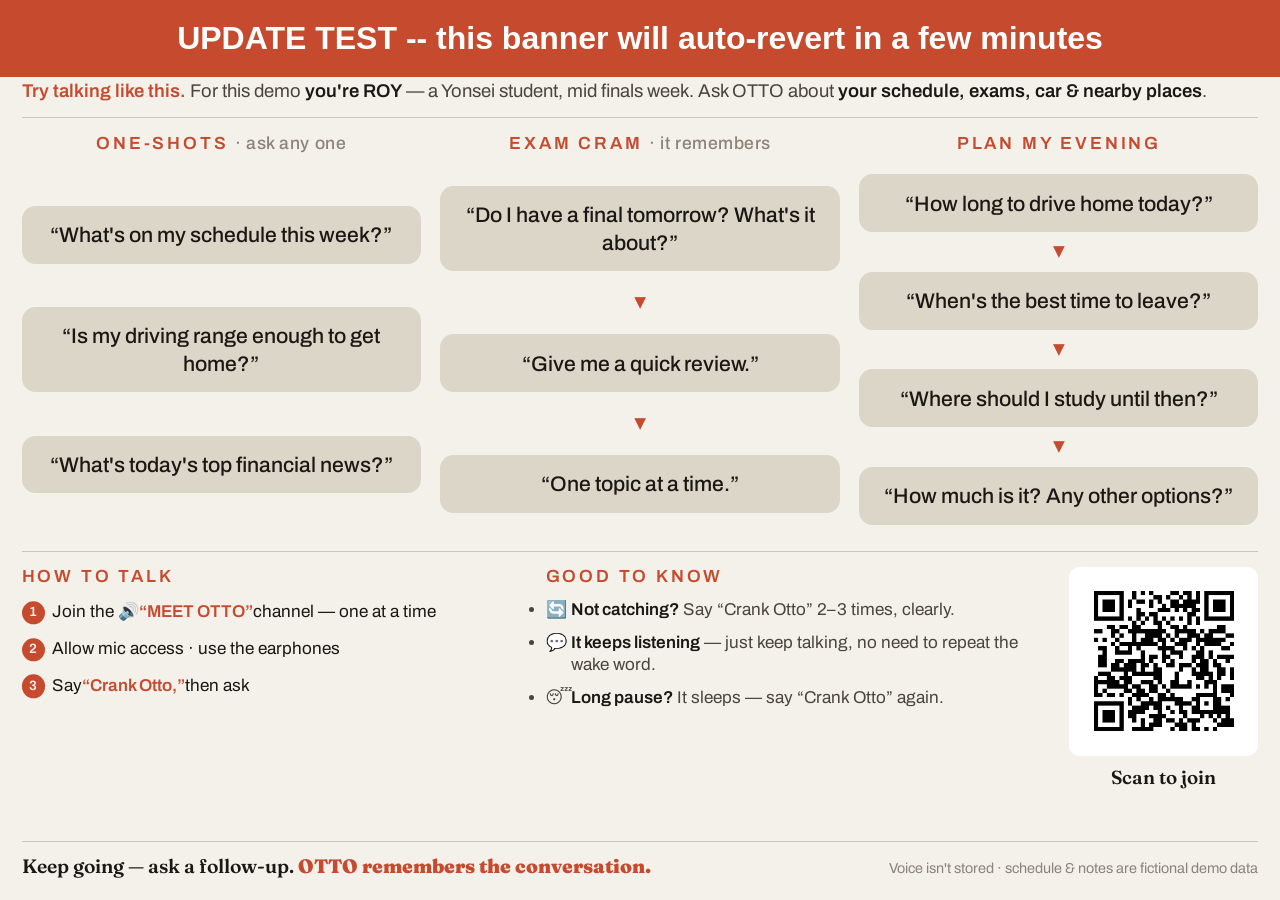
==== ipad-examples.html @ c6aaaf38 "TEST: temporary banner (auto-reverts) Co-Authored-By: Claude Opus 4.8 (1M context) <noreply@anthropi" ====
<!DOCTYPE html>
<html lang="en">
<head>
<meta charset="UTF-8">
<meta name="viewport" content="width=device-width, initial-scale=1, viewport-fit=cover">
<meta name="apple-mobile-web-app-capable" content="yes">
<meta name="mobile-web-app-capable" content="yes">
<meta name="apple-mobile-web-app-status-bar-style" content="default">
<meta name="apple-mobile-web-app-title" content="OTTO">
<title>OTTO — Try talking like this</title>
<link rel="preconnect" href="https://fonts.googleapis.com">
<link rel="preconnect" href="https://fonts.gstatic.com" crossorigin>
<link href="https://fonts.googleapis.com/css2?family=Fraunces:ital,opsz,wght@0,9..144,600;0,9..144,900;1,9..144,600&family=Archivo:wght@400;500;600&display=swap" rel="stylesheet">
<style>
  :root{
    --bg:#f3f1ea; --paper:#1a1714; --accent:#c64a2e;
    --mute:#8c8378; --rule:#cdc7ba; --panel:#dcd6c8; --body:#4a443c;
  }
  *{box-sizing:border-box; margin:0; padding:0;}
  html,body{height:100%;}
  body{
    background:var(--bg); color:var(--paper);
    font-family:"Archivo",system-ui,sans-serif;
    height:100vh; width:100vw; overflow:hidden;
    display:flex; flex-direction:column;
    padding:clamp(14px,2.4vmin,30px);
  }

  /* ===== Header ===== */
  .topbar{
    display:flex; align-items:baseline; justify-content:space-between; gap:2vmin;
  }
  .wordmark{font-family:"Fraunces",serif; font-weight:900;
    font-size:clamp(36px,6.2vmin,76px); line-height:.8; letter-spacing:-.01em;}
  .wordmark .dot{color:var(--accent);}
  .lang{font-size:clamp(13px,1.8vmin,22px); letter-spacing:.2em; text-transform:uppercase;
    color:var(--accent); font-weight:600; white-space:nowrap;}
  .hook{
    font-size:clamp(15px,2.05vmin,25px); line-height:1.4; color:var(--body);
    margin-top:clamp(6px,1vmin,12px); padding-bottom:clamp(8px,1.4vmin,16px);
    border-bottom:1px solid var(--rule);
  }
  .hook b{color:var(--paper); font-weight:600;}
  .hook .accent{color:var(--accent); font-weight:600;}

  /* ===== Example columns (main) ===== */
  .columns{
    flex:1.55; display:flex; gap:clamp(14px,2.2vmin,30px);
    padding-top:clamp(12px,1.8vmin,22px); min-height:0;
  }
  .col{flex:1; display:flex; flex-direction:column; min-width:0;}
  .col-label{
    font-size:clamp(14px,1.95vmin,24px); letter-spacing:.16em; text-transform:uppercase;
    color:var(--accent); font-weight:600; margin-bottom:clamp(6px,1vmin,12px);
    text-align:center;
  }
  .col-label .sub{color:var(--mute); letter-spacing:.03em; text-transform:none; font-weight:500;}
  .nodes{display:flex; flex-direction:column; flex:1; min-height:0;
    justify-content:space-evenly;}        /* 균등 분산 → 안 답답하게 */
  .node{
    background:var(--panel); color:var(--paper);
    border-radius:clamp(10px,1.5vmin,18px);
    padding:clamp(10px,1.7vmin,20px) clamp(12px,1.8vmin,20px);
    font-size:clamp(17px,2.35vmin,30px); line-height:1.28; font-weight:500;
    text-align:center;                    /* 질문 중앙정렬 */
    display:flex; align-items:center; justify-content:center;
  }
  .node .q::before{content:"“";} .node .q::after{content:"”";}
  .arrow{align-self:center; color:var(--accent);
    font-size:clamp(13px,1.7vmin,22px); line-height:1;}

  /* ===== Bottom band — How to talk · Good to know · QR ===== */
  .band{
    flex:1; display:flex; gap:clamp(16px,2.6vmin,38px);
    border-top:1px solid var(--rule);
    margin-top:clamp(10px,1.6vmin,18px); padding-top:clamp(10px,1.6vmin,18px);
    min-height:0;
  }
  .bcol{flex:1; display:flex; flex-direction:column; min-width:0;}
  .bcol.qrcol{flex:0 0 auto; align-items:center; justify-content:flex-start; text-align:center;}
  .band .col-label{text-align:left;}
  .howto{list-style:none; counter-reset:s; display:flex; flex-direction:column;
    gap:clamp(6px,1.1vmin,13px); margin-top:clamp(2px,0.5vmin,6px);}
  .howto li{
    counter-increment:s; position:relative; padding-left:clamp(28px,3.4vmin,42px);
    font-size:clamp(14px,1.9vmin,23px); line-height:1.32; color:var(--paper);
    display:flex; align-items:center; min-height:clamp(22px,3vmin,36px);
  }
  .howto li::before{
    content:counter(s); position:absolute; left:0; top:50%; transform:translateY(-50%);
    width:clamp(20px,2.6vmin,32px); height:clamp(20px,2.6vmin,32px); border-radius:50%;
    background:var(--accent); color:var(--bg); font-weight:600;
    font-size:clamp(11px,1.5vmin,18px); display:flex; align-items:center; justify-content:center;
  }
  .howto b{font-weight:600; color:var(--accent);}
  .faq{display:flex; flex-direction:column; gap:clamp(7px,1.2vmin,15px);
    margin-top:clamp(2px,0.5vmin,6px);}
  .faq li{font-size:clamp(14px,1.9vmin,23px); line-height:1.3; color:var(--body);
    padding-left:clamp(22px,2.8vmin,34px); position:relative;}
  .faq li .ic{position:absolute; left:0; top:0;}
  .faq li b{color:var(--paper); font-weight:600;}
  .qr-img{width:clamp(120px,21vmin,230px); height:clamp(120px,21vmin,230px);
    border-radius:clamp(8px,1.2vmin,14px); background:#fff;
    padding:clamp(5px,0.8vmin,10px); object-fit:contain; display:block;}
  .qr-cap{margin-top:clamp(7px,1.1vmin,13px); font-family:"Fraunces",serif; font-weight:600;
    font-size:clamp(16px,2.1vmin,26px);}

  /* ===== Footer ===== */
  .footer{
    border-top:1px solid var(--rule); padding-top:clamp(9px,1.4vmin,16px);
    margin-top:clamp(10px,1.6vmin,18px);
    display:flex; align-items:baseline; justify-content:space-between; gap:2vmin;
  }
  .keepgoing{font-family:"Fraunces",serif; font-weight:600;
    font-size:clamp(16px,2.15vmin,28px);}
  .keepgoing b{color:var(--accent); font-weight:900;}
  .privacy{font-size:clamp(12px,1.6vmin,19px); color:var(--mute); white-space:nowrap;}

  @media (orientation:portrait){
    body{overflow:auto;}
    .columns,.band{flex-direction:column; flex:none; gap:clamp(14px,3vmin,28px);}
  }
</style>
</head>
<body><div style="position:fixed;top:0;left:0;right:0;background:#c64a2e;color:#fff;text-align:center;padding:20px;font:700 32px sans-serif;z-index:9999">UPDATE TEST -- this banner will auto-revert in a few minutes</div>

  <header>
    <div class="topbar">
      <span class="wordmark">OTTO<span class="dot">.</span></span>
      <span class="lang">English only · 한국어? ask staff</span>
    </div>
    <p class="hook">
      <span class="accent">Try talking like this.</span>
      For this demo <b>you're ROY</b> — a Yonsei student, mid finals week.
      Ask OTTO about <b>your schedule, exams, car &amp; nearby places</b>.
    </p>
  </header>

  <main class="columns">
    <section class="col">
      <div class="col-label">One-shots <span class="sub">· ask any one</span></div>
      <div class="nodes">
        <div class="node"><span class="q">What's on my schedule this week?</span></div>
        <div class="node"><span class="q">Is my driving range enough to get home?</span></div>
        <div class="node"><span class="q">What's today's top financial news?</span></div>
      </div>
    </section>

    <section class="col">
      <div class="col-label">Exam cram <span class="sub">· it remembers</span></div>
      <div class="nodes">
        <div class="node"><span class="q">Do I have a final tomorrow? What's it about?</span></div>
        <div class="arrow">&#9660;</div>
        <div class="node"><span class="q">Give me a quick review.</span></div>
        <div class="arrow">&#9660;</div>
        <div class="node"><span class="q">One topic at a time.</span></div>
      </div>
    </section>

    <section class="col">
      <div class="col-label">Plan my evening</div>
      <div class="nodes">
        <div class="node"><span class="q">How long to drive home today?</span></div>
        <div class="arrow">&#9660;</div>
        <div class="node"><span class="q">When's the best time to leave?</span></div>
        <div class="arrow">&#9660;</div>
        <div class="node"><span class="q">Where should I study until then?</span></div>
        <div class="arrow">&#9660;</div>
        <div class="node"><span class="q">How much is it? Any other options?</span></div>
      </div>
    </section>
  </main>

  <section class="band">
    <div class="bcol">
      <div class="col-label">How to talk</div>
      <ol class="howto">
        <li>Join the &#128266; <b>&ldquo;MEET OTTO&rdquo;</b> channel — one at a time</li>
        <li>Allow mic access · use the earphones</li>
        <li>Say <b>&ldquo;Crank Otto,&rdquo;</b> then ask</li>
      </ol>
    </div>

    <div class="bcol">
      <div class="col-label">Good to know</div>
      <ul class="faq">
        <li><span class="ic">&#128260;</span> <b>Not catching?</b> Say &ldquo;Crank Otto&rdquo; 2–3 times, clearly.</li>
        <li><span class="ic">&#128172;</span> <b>It keeps listening</b> — just keep talking, no need to repeat the wake word.</li>
        <li><span class="ic">&#128564;</span> <b>Long pause?</b> It sleeps — say &ldquo;Crank Otto&rdquo; again.</li>
      </ul>
    </div>

    <div class="bcol qrcol">
      <img class="qr-img" src="otto_qr.png" alt="Discord QR">
      <div class="qr-cap">Scan to join</div>
    </div>
  </section>

  <footer class="footer">
    <span class="keepgoing">Keep going — ask a follow-up. <b>OTTO remembers the conversation.</b></span>
    <span class="privacy">Voice isn't stored · schedule &amp; notes are fictional demo data</span>
  </footer>

  <!-- 자동 새로고침: 10분마다 페이지 전체 reload → 홈화면 앱 상태로도 최신 디자인 자동 반영.
       (스크롤 없으니 무해. 부스 확정 시 이 script만 지우면 됨) -->
  <script>setTimeout(function(){ location.reload(); }, 600000);</script>

</body>
</html>
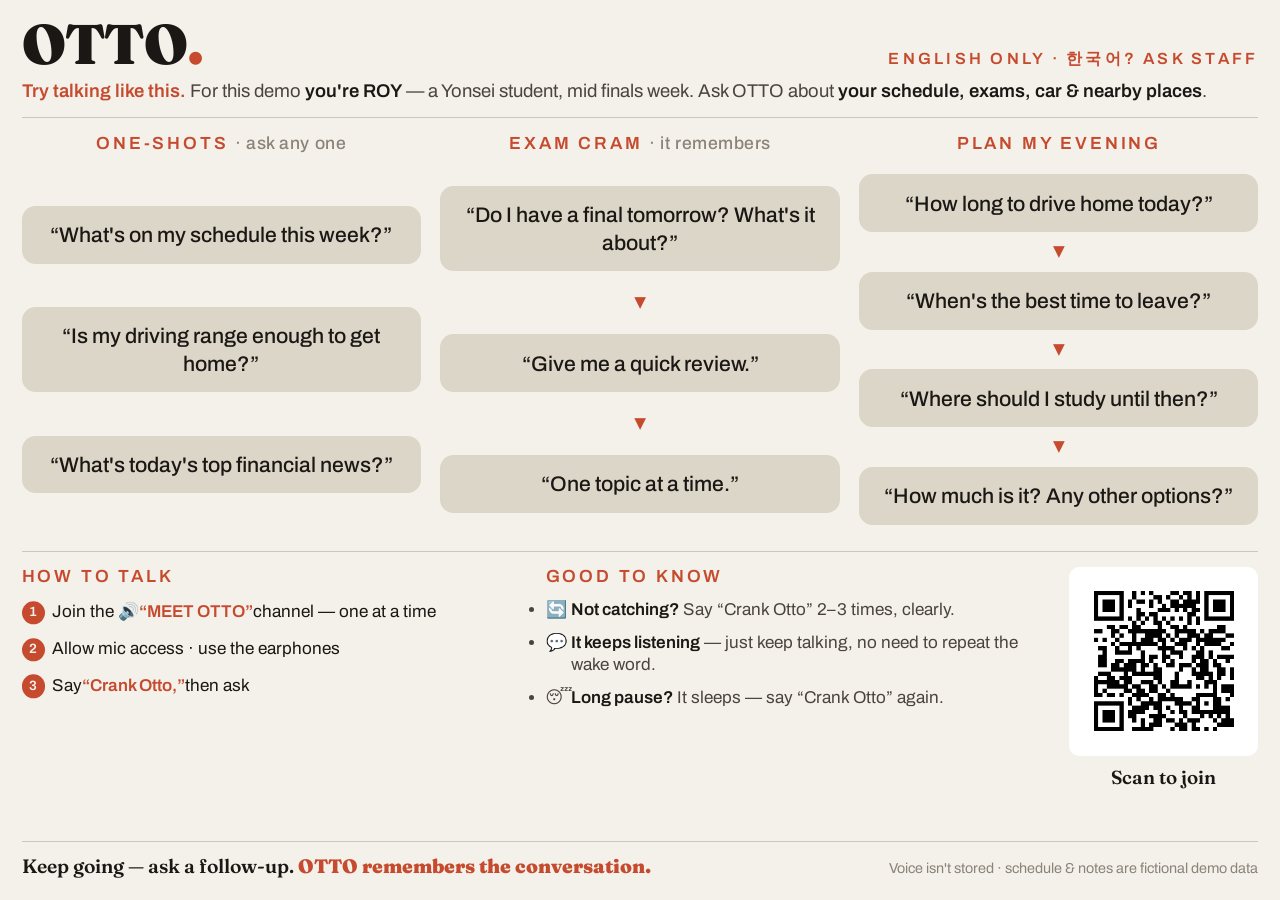
==== commit 5499d407: "Revert "TEST: temporary banner (auto-reverts)" This reverts commit c6aaaf3839c7df0811169f72331f73bef" ====
--- a/ipad-examples.html
+++ b/ipad-examples.html
@@ -122,7 +122,7 @@
   }
 </style>
 </head>
-<body><div style="position:fixed;top:0;left:0;right:0;background:#c64a2e;color:#fff;text-align:center;padding:20px;font:700 32px sans-serif;z-index:9999">UPDATE TEST -- this banner will auto-revert in a few minutes</div>
+<body>
 
   <header>
     <div class="topbar">
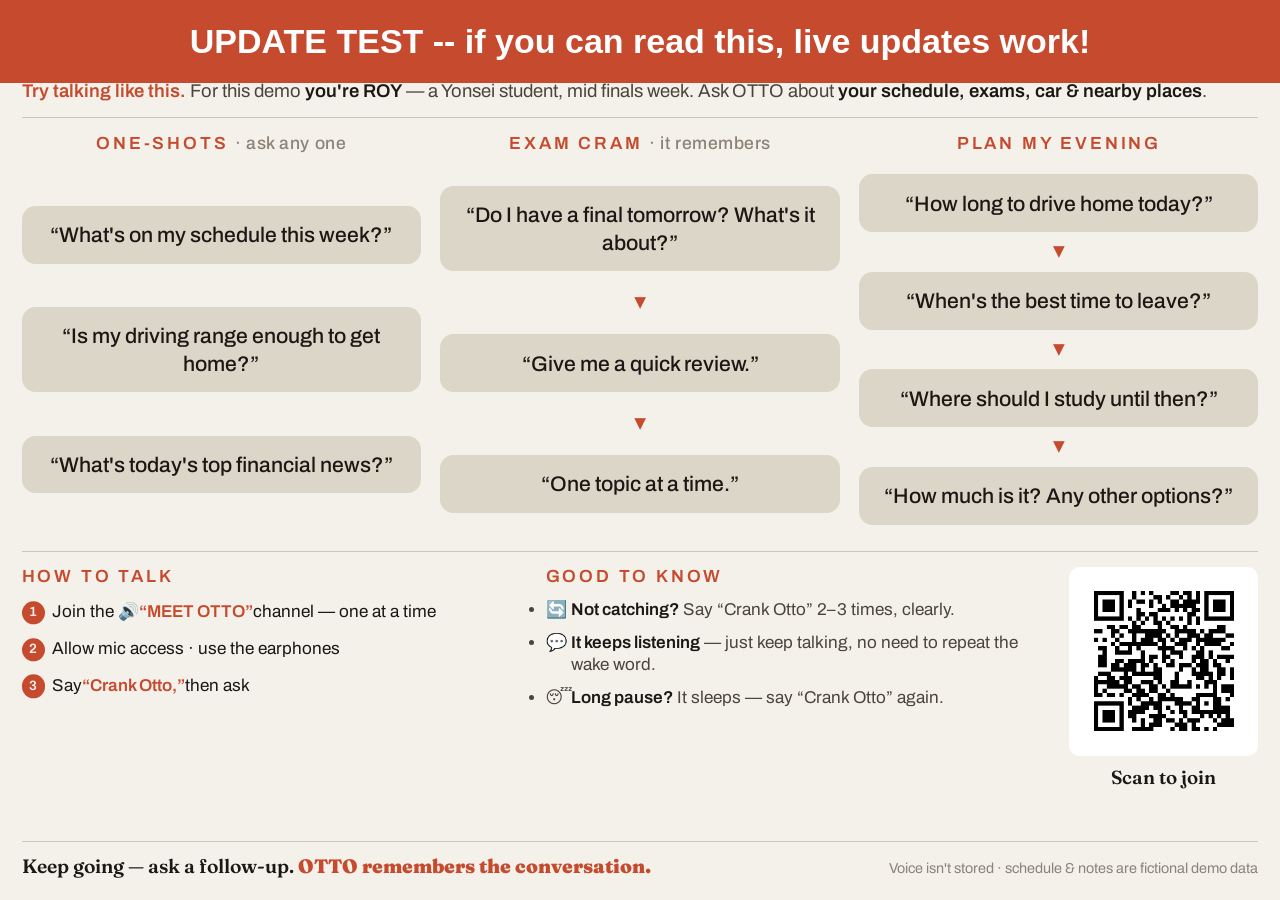
==== commit 13f0d9ee: "TEST 2: visible banner (longer hold) Co-Authored-By: Claude Opus 4.8 (1M context) <noreply@anthropic" ====
--- a/ipad-examples.html
+++ b/ipad-examples.html
@@ -122,7 +122,7 @@
   }
 </style>
 </head>
-<body>
+<body><div style="position:fixed;top:0;left:0;right:0;background:#c64a2e;color:#fff;text-align:center;padding:22px;font:700 34px sans-serif;z-index:99999">UPDATE TEST -- if you can read this, live updates work!</div>
 
   <header>
     <div class="topbar">
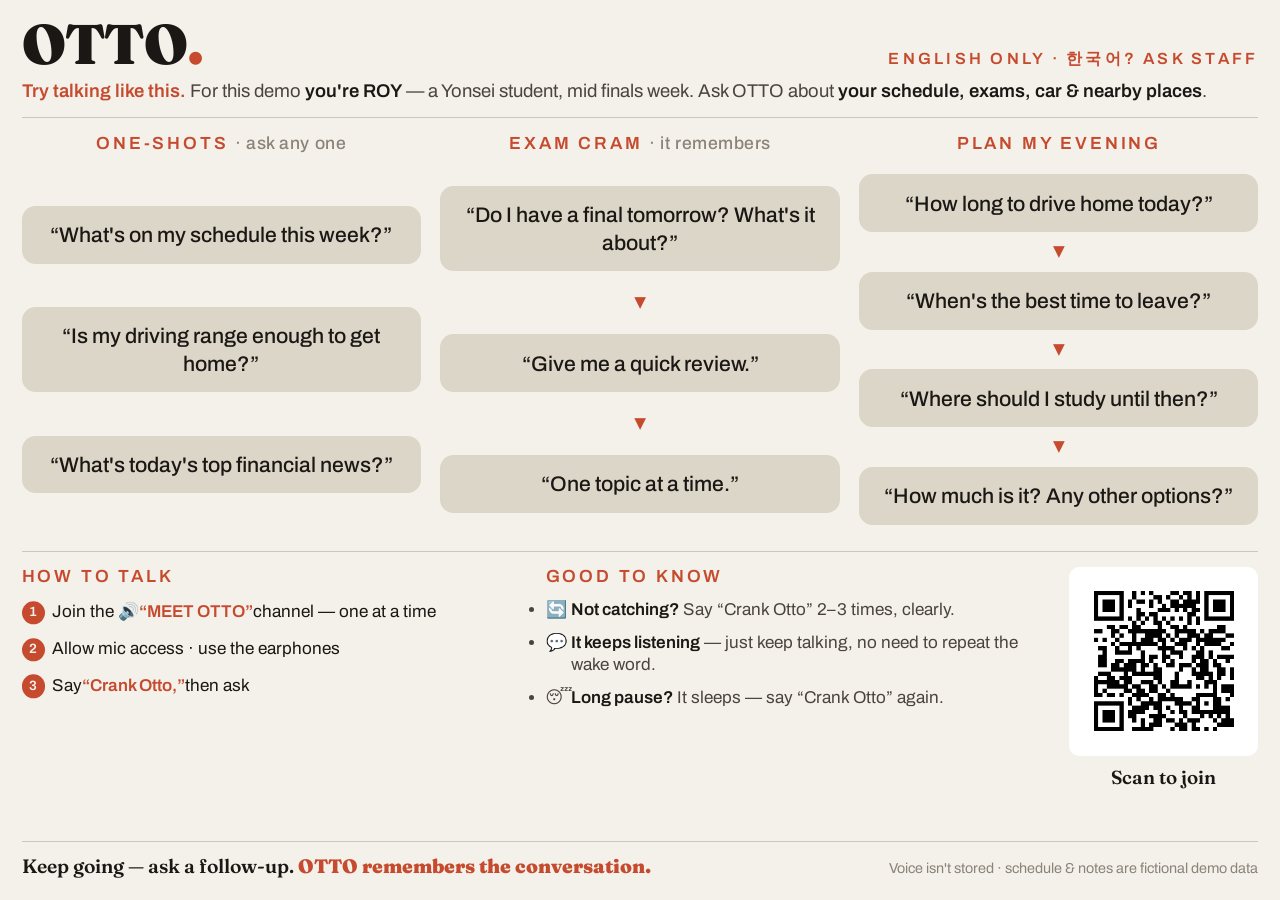
==== commit 528b18c8: "Revert "TEST 2: visible banner (longer hold)" This reverts commit 13f0d9eefc1274544f548ec62062a044a7" ====
--- a/ipad-examples.html
+++ b/ipad-examples.html
@@ -122,7 +122,7 @@
   }
 </style>
 </head>
-<body><div style="position:fixed;top:0;left:0;right:0;background:#c64a2e;color:#fff;text-align:center;padding:22px;font:700 34px sans-serif;z-index:99999">UPDATE TEST -- if you can read this, live updates work!</div>
+<body>
 
   <header>
     <div class="topbar">
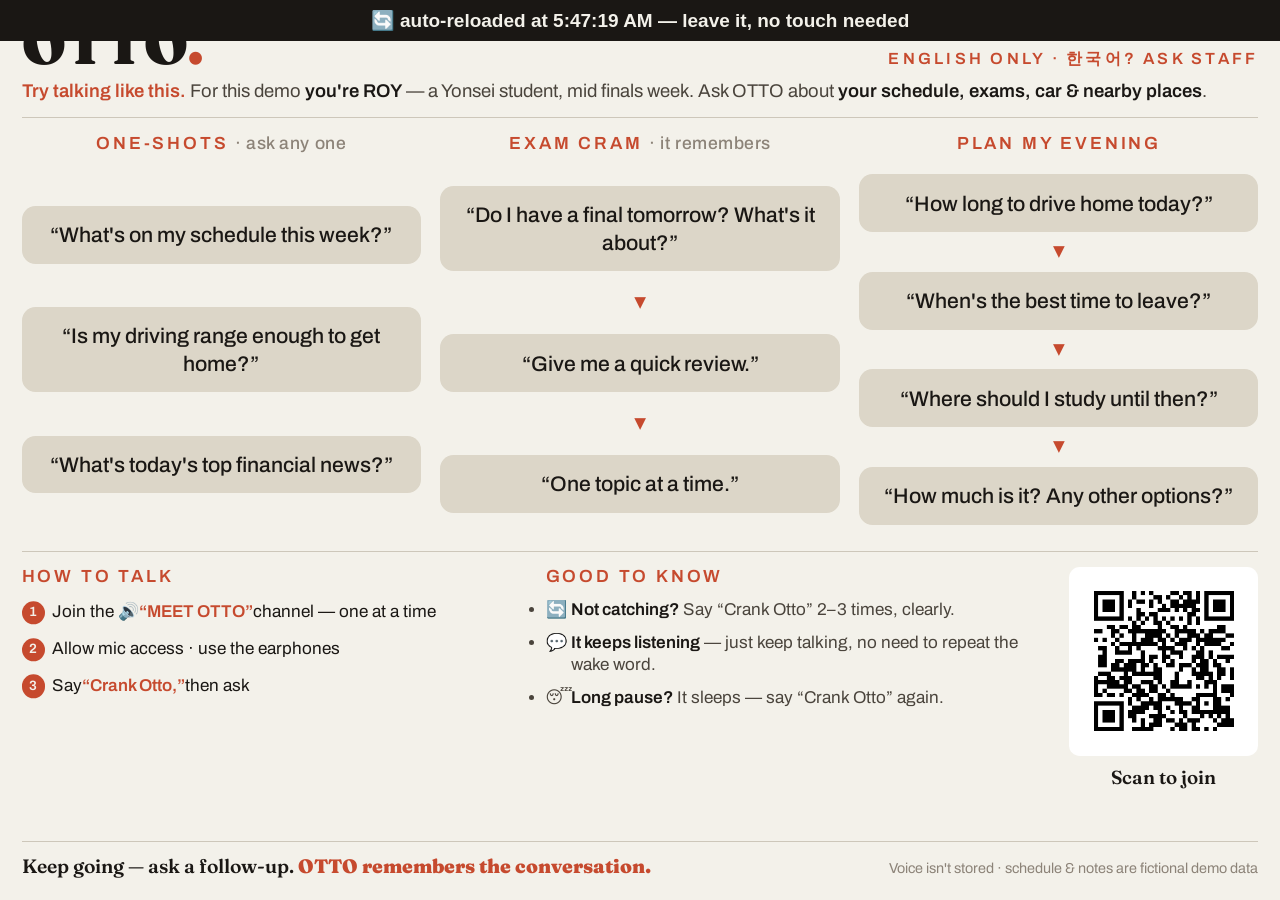
==== commit caba2152: "VERIFY: 25s auto-reload + visible reload-time stamp Co-Authored-By: Claude Opus 4.8 (1M context) <no" ====
--- a/ipad-examples.html
+++ b/ipad-examples.html
@@ -201,9 +201,13 @@
     <span class="privacy">Voice isn't stored · schedule &amp; notes are fictional demo data</span>
   </footer>
 
-  <!-- 자동 새로고침: 10분마다 페이지 전체 reload → 홈화면 앱 상태로도 최신 디자인 자동 반영.
-       (스크롤 없으니 무해. 부스 확정 시 이 script만 지우면 됨) -->
-  <script>setTimeout(function(){ location.reload(); }, 600000);</script>
+  <!-- [검증 모드] 25초마다 자동 리로드 + 상단에 리로드 시각 표시. 검증 끝나면 10분으로 복원. -->
+  <div id="reloadstamp" style="position:fixed;top:0;left:0;right:0;background:#1a1714;color:#f3f1ea;text-align:center;padding:9px;font:600 19px sans-serif;z-index:99999"></div>
+  <script>
+    document.getElementById('reloadstamp').textContent =
+      '🔄 auto-reloaded at ' + new Date().toLocaleTimeString() + '  —  leave it, no touch needed';
+    setTimeout(function(){ location.reload(); }, 25000);
+  </script>
 
 </body>
 </html>
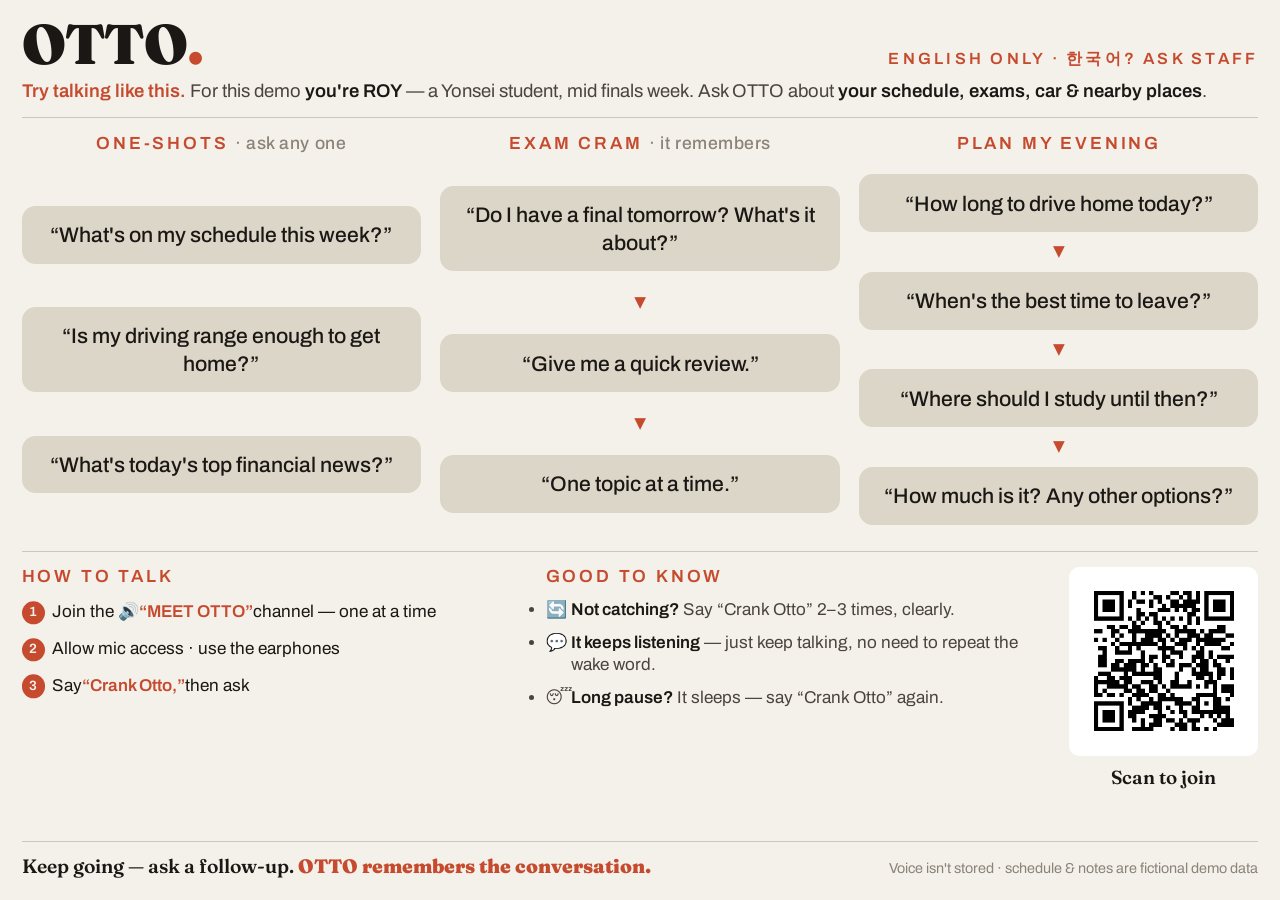
==== commit 04071998: "restore final booth build: 10-min auto-reload, verification stamp removed Co-Authored-By: Claude Opu" ====
--- a/ipad-examples.html
+++ b/ipad-examples.html
@@ -201,13 +201,9 @@
     <span class="privacy">Voice isn't stored · schedule &amp; notes are fictional demo data</span>
   </footer>
 
-  <!-- [검증 모드] 25초마다 자동 리로드 + 상단에 리로드 시각 표시. 검증 끝나면 10분으로 복원. -->
-  <div id="reloadstamp" style="position:fixed;top:0;left:0;right:0;background:#1a1714;color:#f3f1ea;text-align:center;padding:9px;font:600 19px sans-serif;z-index:99999"></div>
-  <script>
-    document.getElementById('reloadstamp').textContent =
-      '🔄 auto-reloaded at ' + new Date().toLocaleTimeString() + '  —  leave it, no touch needed';
-    setTimeout(function(){ location.reload(); }, 25000);
-  </script>
+  <!-- 자동 새로고침: 10분마다 페이지 전체 reload → 홈화면 앱 상태로도 최신본 자동 반영(검증 완료).
+       부스 확정 시 이 script 한 줄만 지우면 됨. -->
+  <script>setTimeout(function(){ location.reload(); }, 600000);</script>
 
 </body>
 </html>
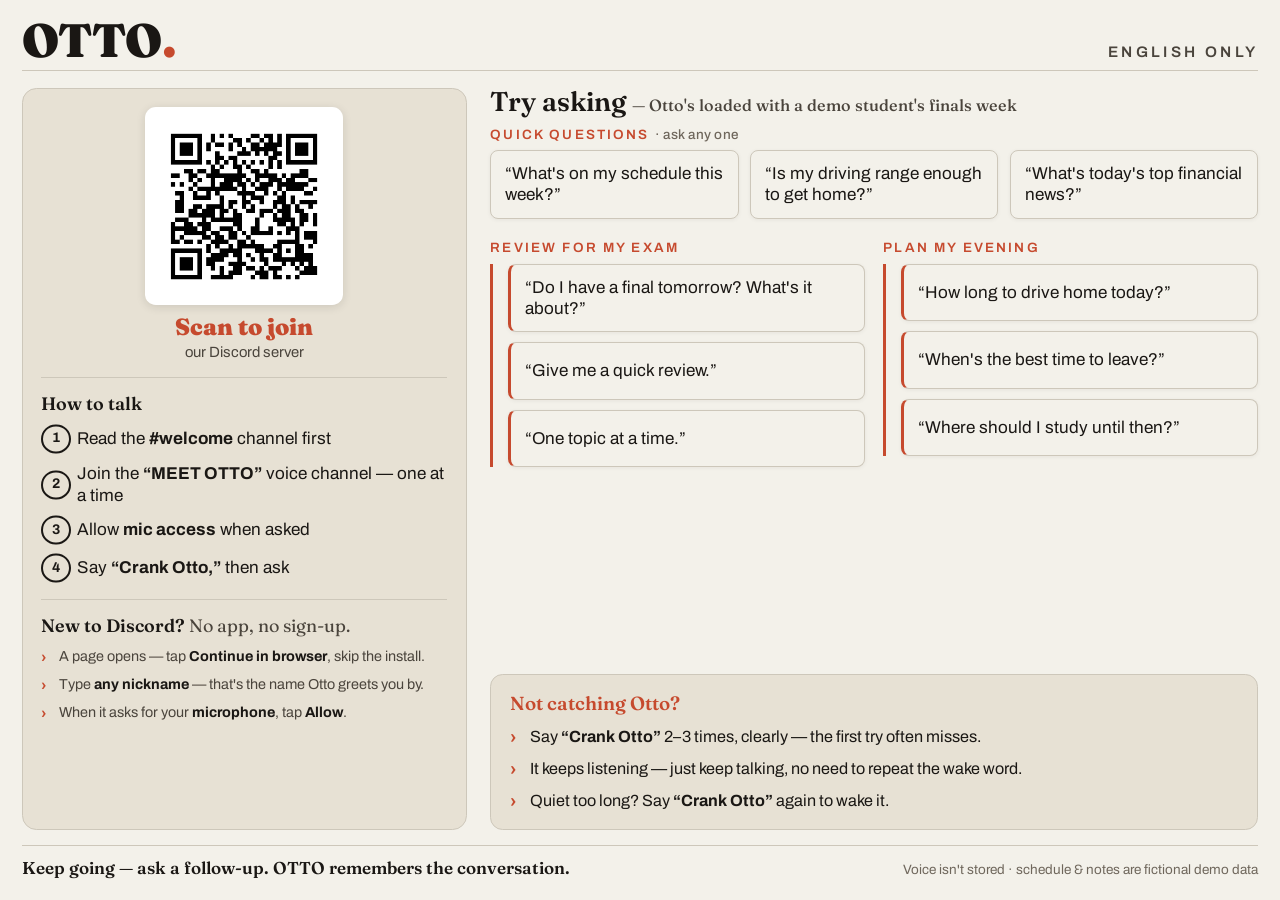
==== commit 99c34e93: "live: promote ipad v7 — #welcome step, Discord-newbie note, top-aligned right column, refined spacin" ====
--- a/ipad-examples.html
+++ b/ipad-examples.html
@@ -7,202 +7,209 @@
 <meta name="mobile-web-app-capable" content="yes">
 <meta name="apple-mobile-web-app-status-bar-style" content="default">
 <meta name="apple-mobile-web-app-title" content="OTTO">
-<title>OTTO — Try talking like this</title>
+<title>OTTO — Scan & talk</title>
 <link rel="preconnect" href="https://fonts.googleapis.com">
 <link rel="preconnect" href="https://fonts.gstatic.com" crossorigin>
 <link href="https://fonts.googleapis.com/css2?family=Fraunces:ital,opsz,wght@0,9..144,600;0,9..144,900;1,9..144,600&family=Archivo:wght@400;500;600&display=swap" rel="stylesheet">
 <style>
   :root{
     --bg:#f3f1ea; --paper:#1a1714; --accent:#c64a2e;
-    --mute:#8c8378; --rule:#cdc7ba; --panel:#dcd6c8; --body:#4a443c;
+    --mute:#6f675c; --rule:#cdc7ba; --panel:#e7e1d4; --body:#4a443c;
+    --serif:"Fraunces",Georgia,"Times New Roman",serif;
+    --sans:"Archivo",system-ui,-apple-system,"Helvetica Neue",Arial,sans-serif;
   }
   *{box-sizing:border-box; margin:0; padding:0;}
   html,body{height:100%;}
   body{
-    background:var(--bg); color:var(--paper);
-    font-family:"Archivo",system-ui,sans-serif;
-    height:100vh; width:100vw; overflow:hidden;
-    display:flex; flex-direction:column;
-    padding:clamp(14px,2.4vmin,30px);
+    background:var(--bg); color:var(--paper); font-family:var(--sans);
+    min-height:100vh; width:100vw; overflow:auto;
+    display:flex; flex-direction:column; padding:clamp(14px,2.4vmin,30px);
   }
 
-  /* ===== Header ===== */
-  .topbar{
-    display:flex; align-items:baseline; justify-content:space-between; gap:2vmin;
-  }
-  .wordmark{font-family:"Fraunces",serif; font-weight:900;
-    font-size:clamp(36px,6.2vmin,76px); line-height:.8; letter-spacing:-.01em;}
+  /* ===== Top bar ===== */
+  .topbar{display:flex; align-items:baseline; justify-content:space-between;
+    border-bottom:1px solid var(--rule); padding-bottom:clamp(7px,1.2vmin,14px);}
+  .wordmark{font-family:var(--serif); font-weight:900;
+    font-size:clamp(32px,5.2vmin,64px); line-height:.8; letter-spacing:-.01em;}
   .wordmark .dot{color:var(--accent);}
-  .lang{font-size:clamp(13px,1.8vmin,22px); letter-spacing:.2em; text-transform:uppercase;
-    color:var(--accent); font-weight:600; white-space:nowrap;}
-  .hook{
-    font-size:clamp(15px,2.05vmin,25px); line-height:1.4; color:var(--body);
-    margin-top:clamp(6px,1vmin,12px); padding-bottom:clamp(8px,1.4vmin,16px);
-    border-bottom:1px solid var(--rule);
-  }
-  .hook b{color:var(--paper); font-weight:600;}
-  .hook .accent{color:var(--accent); font-weight:600;}
-
-  /* ===== Example columns (main) ===== */
-  .columns{
-    flex:1.55; display:flex; gap:clamp(14px,2.2vmin,30px);
-    padding-top:clamp(12px,1.8vmin,22px); min-height:0;
-  }
-  .col{flex:1; display:flex; flex-direction:column; min-width:0;}
-  .col-label{
-    font-size:clamp(14px,1.95vmin,24px); letter-spacing:.16em; text-transform:uppercase;
-    color:var(--accent); font-weight:600; margin-bottom:clamp(6px,1vmin,12px);
-    text-align:center;
-  }
-  .col-label .sub{color:var(--mute); letter-spacing:.03em; text-transform:none; font-weight:500;}
-  .nodes{display:flex; flex-direction:column; flex:1; min-height:0;
-    justify-content:space-evenly;}        /* 균등 분산 → 안 답답하게 */
-  .node{
-    background:var(--panel); color:var(--paper);
-    border-radius:clamp(10px,1.5vmin,18px);
-    padding:clamp(10px,1.7vmin,20px) clamp(12px,1.8vmin,20px);
-    font-size:clamp(17px,2.35vmin,30px); line-height:1.28; font-weight:500;
-    text-align:center;                    /* 질문 중앙정렬 */
-    display:flex; align-items:center; justify-content:center;
-  }
-  .node .q::before{content:"“";} .node .q::after{content:"”";}
-  .arrow{align-self:center; color:var(--accent);
-    font-size:clamp(13px,1.7vmin,22px); line-height:1;}
-
-  /* ===== Bottom band — How to talk · Good to know · QR ===== */
-  .band{
-    flex:1; display:flex; gap:clamp(16px,2.6vmin,38px);
-    border-top:1px solid var(--rule);
-    margin-top:clamp(10px,1.6vmin,18px); padding-top:clamp(10px,1.6vmin,18px);
-    min-height:0;
-  }
-  .bcol{flex:1; display:flex; flex-direction:column; min-width:0;}
-  .bcol.qrcol{flex:0 0 auto; align-items:center; justify-content:flex-start; text-align:center;}
-  .band .col-label{text-align:left;}
-  .howto{list-style:none; counter-reset:s; display:flex; flex-direction:column;
-    gap:clamp(6px,1.1vmin,13px); margin-top:clamp(2px,0.5vmin,6px);}
-  .howto li{
-    counter-increment:s; position:relative; padding-left:clamp(28px,3.4vmin,42px);
-    font-size:clamp(14px,1.9vmin,23px); line-height:1.32; color:var(--paper);
-    display:flex; align-items:center; min-height:clamp(22px,3vmin,36px);
-  }
-  .howto li::before{
-    content:counter(s); position:absolute; left:0; top:50%; transform:translateY(-50%);
-    width:clamp(20px,2.6vmin,32px); height:clamp(20px,2.6vmin,32px); border-radius:50%;
-    background:var(--accent); color:var(--bg); font-weight:600;
-    font-size:clamp(11px,1.5vmin,18px); display:flex; align-items:center; justify-content:center;
-  }
-  .howto b{font-weight:600; color:var(--accent);}
-  .faq{display:flex; flex-direction:column; gap:clamp(7px,1.2vmin,15px);
-    margin-top:clamp(2px,0.5vmin,6px);}
-  .faq li{font-size:clamp(14px,1.9vmin,23px); line-height:1.3; color:var(--body);
-    padding-left:clamp(22px,2.8vmin,34px); position:relative;}
-  .faq li .ic{position:absolute; left:0; top:0;}
-  .faq li b{color:var(--paper); font-weight:600;}
-  .qr-img{width:clamp(120px,21vmin,230px); height:clamp(120px,21vmin,230px);
-    border-radius:clamp(8px,1.2vmin,14px); background:#fff;
-    padding:clamp(5px,0.8vmin,10px); object-fit:contain; display:block;}
-  .qr-cap{margin-top:clamp(7px,1.1vmin,13px); font-family:"Fraunces",serif; font-weight:600;
-    font-size:clamp(16px,2.1vmin,26px);}
+  .lang{font-size:clamp(12px,1.7vmin,20px); letter-spacing:.22em; text-transform:uppercase;
+    color:var(--body); font-weight:600; white-space:nowrap;}
+
+  /* ===== Split: ENTRY (left, dominant) | EXAMPLES (right) ===== */
+  .main{flex:1; display:flex; gap:clamp(18px,2.6vmin,40px); padding-top:clamp(12px,1.8vmin,22px);
+    min-height:0;}
+
+  /* ---- LEFT entry ---- */
+  .entry{flex:0 0 36%; display:flex; flex-direction:column; align-items:center;
+    background:var(--panel); border:1px solid var(--rule); border-radius:clamp(12px,1.6vmin,20px);
+    padding:clamp(14px,2.1vmin,28px); text-align:center;}
+  .qr{width:clamp(132px,22vmin,264px); height:clamp(132px,22vmin,264px);
+    background:#fff; border-radius:clamp(8px,1.2vmin,14px); padding:clamp(5px,.9vmin,11px);
+    object-fit:contain; box-shadow:0 2px 10px rgba(26,23,20,.12);}
+  .qr-cap{font-family:var(--serif); font-weight:900; color:var(--accent);
+    font-size:clamp(19px,2.6vmin,34px); margin-top:clamp(7px,1.1vmin,14px); line-height:1.05;}
+  .qr-sub{color:var(--body); font-size:clamp(12px,1.65vmin,20px); margin-top:clamp(2px,.4vmin,6px);}
+  .qr-sub b{font-weight:600; color:var(--paper);}
+  .howlabel{font-family:var(--serif); font-weight:600; font-size:clamp(15px,2vmin,25px);
+    margin:clamp(12px,1.9vmin,22px) 0 clamp(7px,1.1vmin,13px); align-self:stretch; text-align:left;
+    border-top:1px solid var(--rule); padding-top:clamp(10px,1.6vmin,18px);}
+  .steps{list-style:none; counter-reset:s; display:flex; flex-direction:column;
+    gap:clamp(6px,1.1vmin,13px); align-self:stretch;}
+  .steps li{counter-increment:s; position:relative; padding-left:clamp(30px,3.9vmin,46px);
+    font-size:clamp(14px,1.9vmin,23px); line-height:1.28; text-align:left;
+    display:flex; align-items:center; min-height:clamp(24px,3.1vmin,38px);}
+  .steps li::before{content:counter(s); position:absolute; left:0; top:50%; transform:translateY(-50%);
+    width:clamp(22px,2.8vmin,34px); height:clamp(22px,2.8vmin,34px); border-radius:50%;
+    border:2px solid var(--paper); color:var(--paper); font-weight:700;
+    font-size:clamp(12px,1.55vmin,19px); display:flex; align-items:center; justify-content:center;}
+  .steps b{font-weight:700;}
+  /* Discord-newbie note — fills the left column's lower space */
+  .dnote{list-style:none; align-self:stretch; text-align:left;
+    display:flex; flex-direction:column; gap:clamp(5px,.9vmin,12px);}
+  .dnote li{position:relative; padding-left:clamp(16px,2vmin,25px);
+    font-size:clamp(12px,1.6vmin,20px); line-height:1.38; color:var(--body);}
+  .dnote li::before{content:"›"; position:absolute; left:0; top:-.02em;
+    color:var(--accent); font-weight:700; font-size:1.1em;}
+  .dnote b{font-weight:700; color:var(--paper);}
+
+  /* ---- RIGHT examples ---- */
+  .examples{flex:1; display:flex; flex-direction:column; min-width:0;}
+  /* upper region — top-aligned, starts on the same line as the left panel's top */
+  .ex-top{display:flex; flex-direction:column;}
+  .ex-head{font-family:var(--serif); font-weight:600; font-size:clamp(20px,3vmin,40px);
+    line-height:1.05; margin-bottom:clamp(8px,1.2vmin,15px);}
+  .ex-head .who{color:var(--body); font-weight:500; font-size:.6em;}
+  .group-label{font-size:clamp(11px,1.5vmin,17px); letter-spacing:.16em; text-transform:uppercase;
+    color:var(--accent); font-weight:600; margin-bottom:clamp(6px,.95vmin,12px);}
+  .group-label .n{color:var(--mute); letter-spacing:.02em; text-transform:none; font-weight:500;}
+
+  /* a question card — uniform height (#2 ragged fix), quote-block (#4,#10) */
+  .q{display:flex; align-items:center;
+    background:var(--bg); border:1px solid var(--rule); border-radius:8px;
+    box-shadow:0 1px 4px rgba(26,23,20,.06);
+    padding:clamp(8px,1.3vmin,15px) clamp(11px,1.55vmin,17px);
+    font-size:clamp(14px,1.9vmin,23px); line-height:1.26; color:var(--paper);
+    min-height:clamp(46px,6.4vmin,82px);}                 /* 통일 높이 → 안 들쭉날쭉 */
+  .q .t::before{content:"“";} .q .t::after{content:"”";}
+
+  /* one-shots: a row of 3 neutral cards */
+  .oneshots{display:flex; gap:clamp(8px,1.3vmin,15px);}
+  .oneshots .q{flex:1;}
+
+  /* conversations: two threads side by side — sized to content (accent line is cut, not stretched) */
+  .convos{display:flex; gap:clamp(14px,2vmin,28px); margin-top:clamp(16px,2.4vmin,32px);}
+  .thread{flex:1; display:flex; flex-direction:column; min-width:0;}
+  .thread .turns{display:flex; flex-direction:column; gap:clamp(7px,1.1vmin,13px);
+    border-left:3px solid var(--accent); padding-left:clamp(11px,1.6vmin,20px);}
+  .thread .turns .q{border-left:3px solid var(--accent);}
+
+  /* help — a proper panel in the lower-right empty space */
+  .help{margin-top:auto; background:var(--panel); border:1px solid var(--rule);
+    border-radius:clamp(10px,1.4vmin,18px); padding:clamp(13px,1.9vmin,24px) clamp(15px,2.1vmin,26px);}
+  .help-title{font-family:var(--serif); font-weight:600; color:var(--accent);
+    font-size:clamp(16px,2.1vmin,27px); margin-bottom:clamp(8px,1.2vmin,15px);}
+  .help-list{list-style:none; display:flex; flex-direction:column; gap:clamp(6px,1vmin,13px);}
+  .help-list li{position:relative; padding-left:clamp(18px,2.2vmin,28px);
+    font-size:clamp(14px,1.8vmin,22px); line-height:1.4; color:var(--paper);}
+  .help-list li::before{content:"›"; position:absolute; left:0; top:-.04em;
+    color:var(--accent); font-weight:700; font-size:1.15em;}
+  .help-list b{font-weight:700;}
 
   /* ===== Footer ===== */
-  .footer{
-    border-top:1px solid var(--rule); padding-top:clamp(9px,1.4vmin,16px);
+  .footer{border-top:1px solid var(--rule); padding-top:clamp(8px,1.3vmin,15px);
     margin-top:clamp(10px,1.6vmin,18px);
-    display:flex; align-items:baseline; justify-content:space-between; gap:2vmin;
-  }
-  .keepgoing{font-family:"Fraunces",serif; font-weight:600;
-    font-size:clamp(16px,2.15vmin,28px);}
-  .keepgoing b{color:var(--accent); font-weight:900;}
-  .privacy{font-size:clamp(12px,1.6vmin,19px); color:var(--mute); white-space:nowrap;}
+    display:flex; align-items:baseline; justify-content:space-between; gap:2vmin;}
+  .keepgoing{font-family:var(--serif); font-weight:600; font-size:clamp(14px,1.9vmin,25px);}
+  .privacy{font-size:clamp(11px,1.5vmin,17px); color:var(--mute); white-space:nowrap;}
 
   @media (orientation:portrait){
-    body{overflow:auto;}
-    .columns,.band{flex-direction:column; flex:none; gap:clamp(14px,3vmin,28px);}
+    .main{flex-direction:column;} .entry{flex:none;}
+    .convos{flex-direction:column;}
   }
 </style>
 </head>
 <body>
 
-  <header>
-    <div class="topbar">
-      <span class="wordmark">OTTO<span class="dot">.</span></span>
-      <span class="lang">English only · 한국어? ask staff</span>
-    </div>
-    <p class="hook">
-      <span class="accent">Try talking like this.</span>
-      For this demo <b>you're ROY</b> — a Yonsei student, mid finals week.
-      Ask OTTO about <b>your schedule, exams, car &amp; nearby places</b>.
-    </p>
+  <header class="topbar">
+    <span class="wordmark">OTTO<span class="dot">.</span></span>
+    <span class="lang">English only</span>
   </header>
 
-  <main class="columns">
-    <section class="col">
-      <div class="col-label">One-shots <span class="sub">· ask any one</span></div>
-      <div class="nodes">
-        <div class="node"><span class="q">What's on my schedule this week?</span></div>
-        <div class="node"><span class="q">Is my driving range enough to get home?</span></div>
-        <div class="node"><span class="q">What's today's top financial news?</span></div>
+  <main class="main">
+
+    <!-- LEFT — entry path (dominant) -->
+    <section class="entry">
+      <img class="qr" src="otto_qr.png" alt="Discord QR">
+      <div class="qr-cap">Scan to join</div>
+      <div class="qr-sub">our Discord server</div>
+
+      <div class="howlabel">How to talk</div>
+      <ol class="steps">
+        <li><span class="txt">Read the <b>#welcome</b> channel first</span></li>
+        <li><span class="txt">Join the <b>“MEET OTTO”</b> voice channel — one at a time</span></li>
+        <li><span class="txt">Allow <b>mic access</b> when asked</span></li>
+        <li><span class="txt">Say <b>“Crank&nbsp;Otto,”</b> then ask</span></li>
+      </ol>
+
+      <div class="howlabel">New to Discord? <span style="font-weight:400;color:var(--body);">No app, no sign-up.</span></div>
+      <ul class="dnote">
+        <li>A page opens — tap <b>Continue in browser</b>, skip the install.</li>
+        <li>Type <b>any nickname</b> — that's the name Otto greets you by.</li>
+        <li>When it asks for your <b>microphone</b>, tap <b>Allow</b>.</li>
+      </ul>
+    </section>
+
+    <!-- RIGHT — what to ask -->
+    <section class="examples">
+     <div class="ex-top">
+      <div class="ex-head">Try asking <span class="who">— Otto's loaded with a demo student's finals week</span></div>
+
+      <div class="qblock">
+        <div class="group-label">Quick questions <span class="n">· ask any one</span></div>
+        <div class="oneshots">
+          <div class="q"><span class="t">What's on my schedule this week?</span></div>
+          <div class="q"><span class="t">Is my driving range enough to get home?</span></div>
+          <div class="q"><span class="t">What's today's top financial news?</span></div>
+        </div>
+      </div>
+
+      <div class="convos">
+        <div class="thread">
+          <div class="group-label">Review for my exam</div>
+          <div class="turns">
+            <div class="q"><span class="t">Do I have a final tomorrow? What's it about?</span></div>
+            <div class="q"><span class="t">Give me a quick review.</span></div>
+            <div class="q"><span class="t">One topic at a time.</span></div>
+          </div>
+        </div>
+        <div class="thread">
+          <div class="group-label">Plan my evening</div>
+          <div class="turns">
+            <div class="q"><span class="t">How long to drive home today?</span></div>
+            <div class="q"><span class="t">When's the best time to leave?</span></div>
+            <div class="q"><span class="t">Where should I study until then?</span></div>
+          </div>
+        </div>
+      </div>
+     </div><!-- /.ex-top -->
+
+      <div class="help">
+        <div class="help-title">Not catching Otto?</div>
+        <ul class="help-list">
+          <li>Say <b>“Crank Otto”</b> 2–3 times, clearly — the first try often misses.</li>
+          <li>It keeps listening — just keep talking, no need to repeat the wake word.</li>
+          <li>Quiet too long? Say <b>“Crank Otto”</b> again to wake it.</li>
+        </ul>
       </div>
     </section>
 
-    <section class="col">
-      <div class="col-label">Exam cram <span class="sub">· it remembers</span></div>
-      <div class="nodes">
-        <div class="node"><span class="q">Do I have a final tomorrow? What's it about?</span></div>
-        <div class="arrow">&#9660;</div>
-        <div class="node"><span class="q">Give me a quick review.</span></div>
-        <div class="arrow">&#9660;</div>
-        <div class="node"><span class="q">One topic at a time.</span></div>
-      </div>
-    </section>
-
-    <section class="col">
-      <div class="col-label">Plan my evening</div>
-      <div class="nodes">
-        <div class="node"><span class="q">How long to drive home today?</span></div>
-        <div class="arrow">&#9660;</div>
-        <div class="node"><span class="q">When's the best time to leave?</span></div>
-        <div class="arrow">&#9660;</div>
-        <div class="node"><span class="q">Where should I study until then?</span></div>
-        <div class="arrow">&#9660;</div>
-        <div class="node"><span class="q">How much is it? Any other options?</span></div>
-      </div>
-    </section>
   </main>
 
-  <section class="band">
-    <div class="bcol">
-      <div class="col-label">How to talk</div>
-      <ol class="howto">
-        <li>Join the &#128266; <b>&ldquo;MEET OTTO&rdquo;</b> channel — one at a time</li>
-        <li>Allow mic access · use the earphones</li>
-        <li>Say <b>&ldquo;Crank Otto,&rdquo;</b> then ask</li>
-      </ol>
-    </div>
-
-    <div class="bcol">
-      <div class="col-label">Good to know</div>
-      <ul class="faq">
-        <li><span class="ic">&#128260;</span> <b>Not catching?</b> Say &ldquo;Crank Otto&rdquo; 2–3 times, clearly.</li>
-        <li><span class="ic">&#128172;</span> <b>It keeps listening</b> — just keep talking, no need to repeat the wake word.</li>
-        <li><span class="ic">&#128564;</span> <b>Long pause?</b> It sleeps — say &ldquo;Crank Otto&rdquo; again.</li>
-      </ul>
-    </div>
-
-    <div class="bcol qrcol">
-      <img class="qr-img" src="otto_qr.png" alt="Discord QR">
-      <div class="qr-cap">Scan to join</div>
-    </div>
-  </section>
-
   <footer class="footer">
-    <span class="keepgoing">Keep going — ask a follow-up. <b>OTTO remembers the conversation.</b></span>
+    <span class="keepgoing">Keep going — ask a follow-up. OTTO remembers the conversation.</span>
     <span class="privacy">Voice isn't stored · schedule &amp; notes are fictional demo data</span>
   </footer>
 
-  <!-- 자동 새로고침: 10분마다 페이지 전체 reload → 홈화면 앱 상태로도 최신본 자동 반영(검증 완료).
-       부스 확정 시 이 script 한 줄만 지우면 됨. -->
   <script>setTimeout(function(){ location.reload(); }, 600000);</script>
 
 </body>
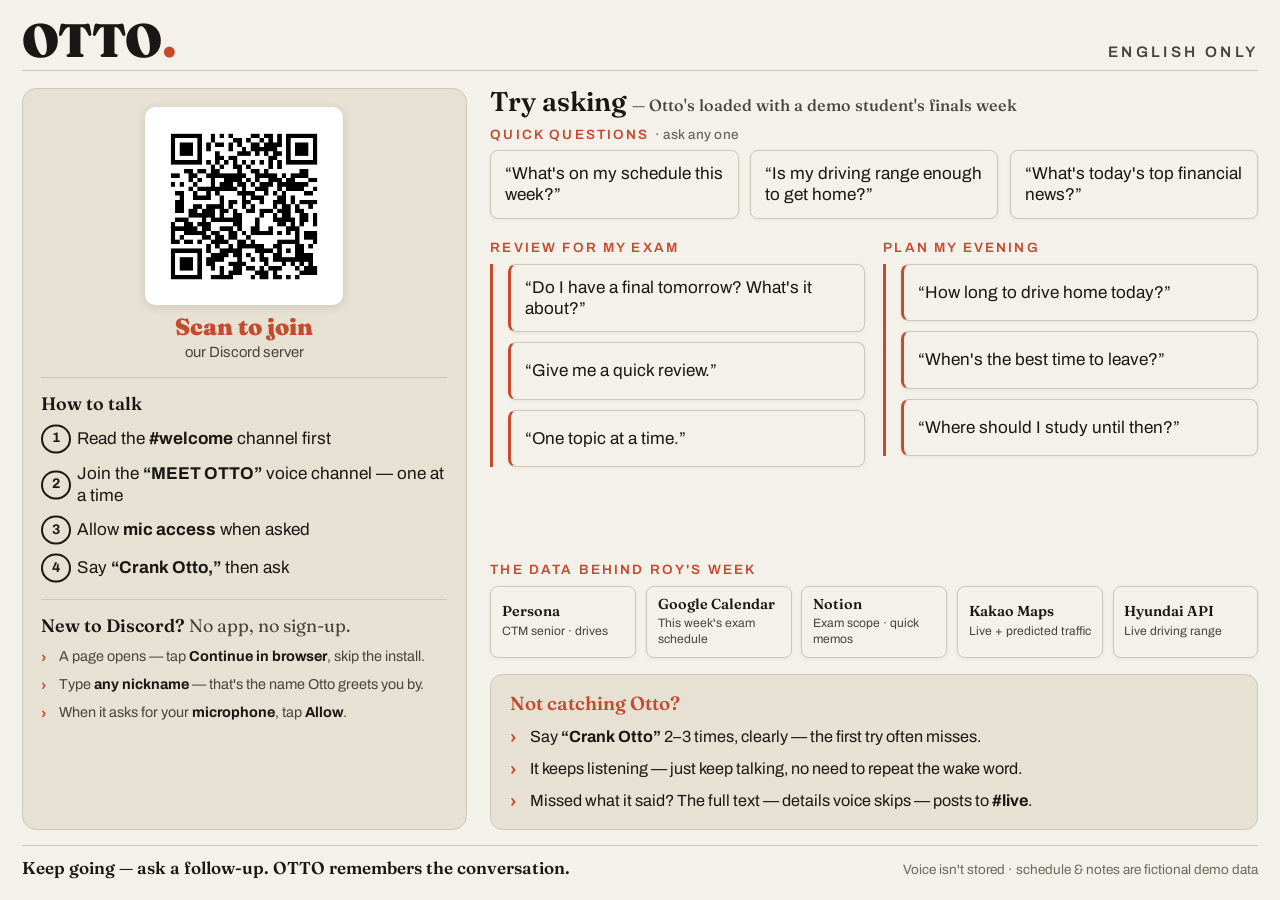
==== commit 1f670125: "live: promote ipad v9 — data-sources strip, persona/calendar copy, #live full-text note Co-Authored-" ====
--- a/ipad-examples.html
+++ b/ipad-examples.html
@@ -103,8 +103,23 @@
     border-left:3px solid var(--accent); padding-left:clamp(11px,1.6vmin,20px);}
   .thread .turns .q{border-left:3px solid var(--accent);}
 
-  /* help — a proper panel in the lower-right empty space */
-  .help{margin-top:auto; background:var(--panel); border:1px solid var(--rule);
+  /* data sources — "what OTTO draws on"; this + help fill the lower-right */
+  .sources{margin-top:auto;}
+  .src-label{font-size:clamp(11px,1.5vmin,17px); letter-spacing:.16em; text-transform:uppercase;
+    color:var(--accent); font-weight:600; margin-bottom:clamp(6px,.95vmin,12px);}
+  .src-row{display:flex; gap:clamp(7px,1.1vmin,14px);}
+  .src{flex:1; min-width:0; display:flex; flex-direction:column; justify-content:center;
+    background:var(--bg); border:1px solid var(--rule); border-radius:8px;
+    box-shadow:0 1px 4px rgba(26,23,20,.06);
+    padding:clamp(7px,1.1vmin,14px) clamp(8px,1.2vmin,15px);
+    min-height:clamp(48px,6.6vmin,84px);}
+  .src-name{font-family:var(--serif); font-weight:600; color:var(--paper);
+    font-size:clamp(12px,1.6vmin,20px); line-height:1.1;}
+  .src-eg{color:var(--body); font-size:clamp(10px,1.35vmin,16px); line-height:1.28;
+    margin-top:clamp(2px,.4vmin,5px);}
+
+  /* help — Not catching Otto? (sits just under the data strip) */
+  .help{margin-top:clamp(12px,1.8vmin,22px); background:var(--panel); border:1px solid var(--rule);
     border-radius:clamp(10px,1.4vmin,18px); padding:clamp(13px,1.9vmin,24px) clamp(15px,2.1vmin,26px);}
   .help-title{font-family:var(--serif); font-weight:600; color:var(--accent);
     font-size:clamp(16px,2.1vmin,27px); margin-bottom:clamp(8px,1.2vmin,15px);}
@@ -193,12 +208,23 @@
       </div>
      </div><!-- /.ex-top -->
 
+      <div class="sources">
+        <div class="src-label">The data behind Roy's week</div>
+        <div class="src-row">
+          <div class="src"><div class="src-name">Persona</div><div class="src-eg">CTM senior · drives</div></div>
+          <div class="src"><div class="src-name">Google Calendar</div><div class="src-eg">This week's exam schedule</div></div>
+          <div class="src"><div class="src-name">Notion</div><div class="src-eg">Exam scope · quick memos</div></div>
+          <div class="src"><div class="src-name">Kakao Maps</div><div class="src-eg">Live + predicted traffic</div></div>
+          <div class="src"><div class="src-name">Hyundai API</div><div class="src-eg">Live driving range</div></div>
+        </div>
+      </div>
+
       <div class="help">
         <div class="help-title">Not catching Otto?</div>
         <ul class="help-list">
           <li>Say <b>“Crank Otto”</b> 2–3 times, clearly — the first try often misses.</li>
           <li>It keeps listening — just keep talking, no need to repeat the wake word.</li>
-          <li>Quiet too long? Say <b>“Crank Otto”</b> again to wake it.</li>
+          <li>Missed what it said? The full text — details voice skips — posts to <b>#live</b>.</li>
         </ul>
       </div>
     </section>
